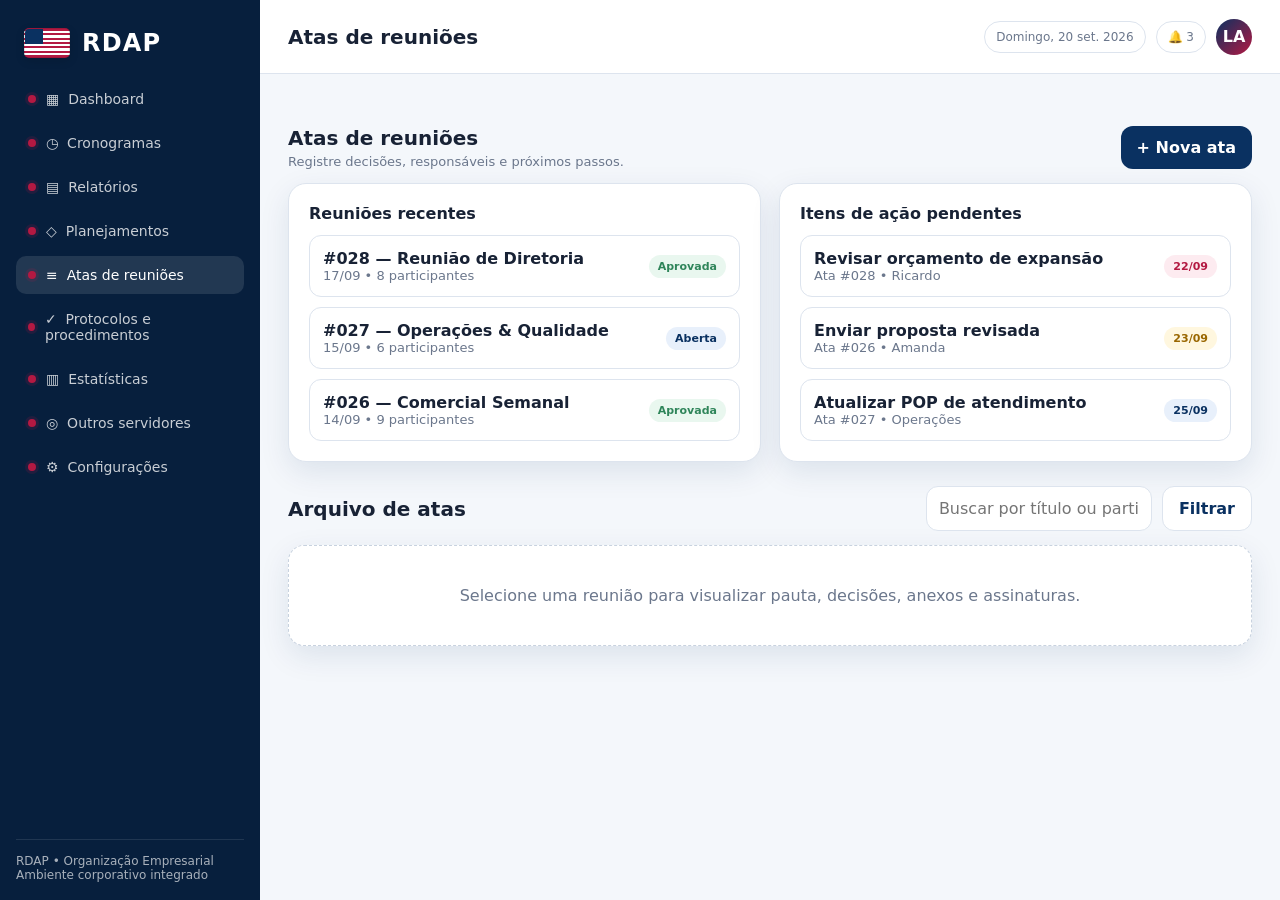
==== atas-reunioes.html @ d70208ce "Add atas-reunioes.html" ====
<!doctype html><html lang="pt-BR"><head><meta charset="utf-8"><meta name="viewport" content="width=device-width,initial-scale=1"><title>Atas de reuniões | RDAP</title><link rel="stylesheet" href="styles.css"></head><body>
<div class="app"><aside class="sidebar"><div class="brand big"><div class="flag-logo"></div><span>RDAP</span></div><nav class="nav"><a href="dashboard.html" class="" data-close-sidebar><span class="dot"></span><span>▦&nbsp; Dashboard</span></a><a href="cronogramas.html" class="" data-close-sidebar><span class="dot"></span><span>◷&nbsp; Cronogramas</span></a><a href="relatorios.html" class="" data-close-sidebar><span class="dot"></span><span>▤&nbsp; Relatórios</span></a><a href="planejamentos.html" class="" data-close-sidebar><span class="dot"></span><span>◇&nbsp; Planejamentos</span></a><a href="atas-reunioes.html" class="active" data-close-sidebar><span class="dot"></span><span>≡&nbsp; Atas de reuniões</span></a><a href="protocolos-procedimentos.html" class="" data-close-sidebar><span class="dot"></span><span>✓&nbsp; Protocolos e procedimentos</span></a><a href="estatisticas.html" class="" data-close-sidebar><span class="dot"></span><span>▥&nbsp; Estatísticas</span></a><a href="outros-servidores.html" class="" data-close-sidebar><span class="dot"></span><span>◎&nbsp; Outros servidores</span></a><a href="configuracoes.html" class="" data-close-sidebar><span class="dot"></span><span>⚙&nbsp; Configurações</span></a></nav><div class="sidebar-footer">RDAP • Organização Empresarial<br>Ambiente corporativo integrado</div></aside>
<main class="main"><header class="topbar"><div style="display:flex;align-items:center;gap:10px"><button class="btn btn-outline mobile-toggle" data-sidebar-toggle>☰</button><h1>Atas de reuniões</h1></div><div class="top-actions"><span class="pill hide-mobile">Domingo, 20 set. 2026</span><span class="pill">🔔 3</span><div class="avatar">LA</div></div></header><section class="content"><div class="section-header"><div><h2>Atas de reuniões</h2><p>Registre decisões, responsáveis e próximos passos.</p></div><button class="btn btn-primary">+ Nova ata</button></div><div class="grid grid-2"><div class="card"><h3>Reuniões recentes</h3><div class="list"><div class="list-item"><div><b>#028 — Reunião de Diretoria</b><div class="subtle">17/09 • 8 participantes</div></div><span class="badge badge-green">Aprovada</span></div><div class="list-item"><div><b>#027 — Operações & Qualidade</b><div class="subtle">15/09 • 6 participantes</div></div><span class="badge badge-blue">Aberta</span></div><div class="list-item"><div><b>#026 — Comercial Semanal</b><div class="subtle">14/09 • 9 participantes</div></div><span class="badge badge-green">Aprovada</span></div></div></div><div class="card"><h3>Itens de ação pendentes</h3><div class="list"><div class="list-item"><div><b>Revisar orçamento de expansão</b><div class="subtle">Ata #028 • Ricardo</div></div><span class="badge badge-red">22/09</span></div><div class="list-item"><div><b>Enviar proposta revisada</b><div class="subtle">Ata #026 • Amanda</div></div><span class="badge badge-yellow">23/09</span></div><div class="list-item"><div><b>Atualizar POP de atendimento</b><div class="subtle">Ata #027 • Operações</div></div><span class="badge badge-blue">25/09</span></div></div></div></div><div class="section-header"><div><h2>Arquivo de atas</h2></div><div class="toolbar"><input class="search" placeholder="Buscar por título ou participante"><button class="btn btn-outline">Filtrar</button></div></div><div class="card empty">Selecione uma reunião para visualizar pauta, decisões, anexos e assinaturas.</div></section></main></div><script src="app.js"></script></body></html>
---- styles.css ----
:root{--navy:#0A3161;--navy-2:#071f3d;--red:#B31942;--red-2:#8e1435;--white:#ffffff;--bg:#f4f7fb;--card:#ffffff;--text:#182235;--muted:#6b778c;--line:#dde4ee;--success:#2f855a;--warning:#d69e2e;--shadow:0 10px 30px rgba(10,49,97,.10);--radius:18px}*{box-sizing:border-box}html,body{margin:0;padding:0;font-family:Inter,system-ui,-apple-system,BlinkMacSystemFont,"Segoe UI",sans-serif;background:var(--bg);color:var(--text)}a{text-decoration:none;color:inherit}button,input,select,textarea{font:inherit}body{min-height:100vh}.login-body{background:linear-gradient(135deg,var(--navy-2),var(--navy) 48%,var(--red));display:grid;place-items:center;padding:24px;position:relative;overflow:hidden}.login-body:before,.login-body:after{content:"";position:absolute;border-radius:50%;background:rgba(255,255,255,.06)}.login-body:before{width:480px;height:480px;left:-180px;top:-140px}.login-body:after{width:360px;height:360px;right:-100px;bottom:-120px}.login-card{position:relative;z-index:2;width:min(980px,100%);display:grid;grid-template-columns:1.05fr .95fr;background:rgba(255,255,255,.98);border-radius:26px;overflow:hidden;box-shadow:0 30px 70px rgba(0,0,0,.25)}.login-hero{padding:52px;background:linear-gradient(155deg,var(--navy),var(--navy-2));color:#fff;display:flex;flex-direction:column;justify-content:space-between;min-height:560px}.login-form{padding:52px;display:flex;flex-direction:column;justify-content:center}.brand{display:flex;align-items:center;gap:12px;font-weight:800;letter-spacing:.05em}.flag-logo{width:46px;height:30px;border-radius:5px;overflow:hidden;border:1px solid rgba(0,0,0,.12);box-shadow:0 3px 10px rgba(0,0,0,.12);position:relative;background:repeating-linear-gradient(to bottom,#B31942 0 7.69%,#fff 7.69% 15.38%)}.flag-logo:before{content:"";position:absolute;left:0;top:0;width:42%;height:54%;background:#0A3161}.brand.big{font-size:24px}.hero-copy h1{font-size:42px;line-height:1.05;margin:0 0 18px}.hero-copy p{color:rgba(255,255,255,.78);line-height:1.7;max-width:440px}.eyebrow{font-size:12px;text-transform:uppercase;letter-spacing:.16em;font-weight:800;color:var(--red)}.login-form h2{font-size:32px;margin:8px 0}.login-form p{color:var(--muted);margin:0 0 28px}.field{display:flex;flex-direction:column;gap:8px;margin-bottom:16px}.field label{font-size:13px;font-weight:700}.field input,.field select,.field textarea{border:1px solid var(--line);border-radius:12px;padding:13px 14px;background:#fff;outline:none}.field input:focus,.field select:focus,.field textarea:focus{border-color:var(--navy);box-shadow:0 0 0 3px rgba(10,49,97,.08)}.btn{border:0;border-radius:12px;padding:12px 16px;font-weight:800;cursor:pointer;display:inline-flex;align-items:center;justify-content:center;gap:8px}.btn-primary{background:var(--navy);color:#fff}.btn-primary:hover{background:var(--navy-2)}.btn-red{background:var(--red);color:#fff}.btn-outline{background:#fff;color:var(--navy);border:1px solid var(--line)}.app{display:grid;grid-template-columns:260px 1fr;min-height:100vh}.sidebar{background:var(--navy-2);color:#fff;padding:22px 16px;position:sticky;top:0;height:100vh}.sidebar .brand{padding:6px 8px 22px}.nav{display:flex;flex-direction:column;gap:6px}.nav a{padding:11px 12px;border-radius:10px;color:rgba(255,255,255,.78);display:flex;align-items:center;gap:10px;font-size:14px}.nav a:hover,.nav a.active{background:rgba(255,255,255,.11);color:#fff}.nav .dot{width:8px;height:8px;border-radius:50%;background:var(--red);box-shadow:0 0 0 3px rgba(179,25,66,.15)}.sidebar-footer{position:absolute;left:16px;right:16px;bottom:18px;border-top:1px solid rgba(255,255,255,.1);padding-top:14px;color:rgba(255,255,255,.65);font-size:12px}.main{min-width:0}.topbar{height:74px;background:#fff;border-bottom:1px solid var(--line);display:flex;align-items:center;justify-content:space-between;padding:0 28px;position:sticky;top:0;z-index:10}.topbar h1{font-size:20px;margin:0}.top-actions{display:flex;align-items:center;gap:10px}.pill{border:1px solid var(--line);padding:8px 11px;border-radius:999px;font-size:12px;color:var(--muted);background:#fff}.avatar{width:36px;height:36px;border-radius:50%;background:linear-gradient(135deg,var(--navy),var(--red));color:white;display:grid;place-items:center;font-weight:800}.content{padding:28px}.grid{display:grid;gap:18px}.grid-4{grid-template-columns:repeat(4,1fr)}.grid-3{grid-template-columns:repeat(3,1fr)}.grid-2{grid-template-columns:repeat(2,1fr)}.card{background:var(--card);border:1px solid var(--line);border-radius:var(--radius);box-shadow:var(--shadow);padding:20px}.card h3{margin:0 0 12px;font-size:16px}.metric{font-size:30px;font-weight:800;color:var(--navy);margin:5px 0}.subtle{color:var(--muted);font-size:13px}.accent-top{border-top:4px solid var(--red)}.section-header{display:flex;justify-content:space-between;gap:12px;align-items:center;margin:24px 0 14px}.section-header h2{margin:0;font-size:20px}.section-header p{margin:4px 0 0;color:var(--muted);font-size:13px}.list{display:flex;flex-direction:column;gap:10px}.list-item{padding:13px;border:1px solid var(--line);border-radius:12px;display:flex;justify-content:space-between;gap:12px;align-items:center}.badge{font-size:11px;border-radius:999px;padding:5px 9px;font-weight:800}.badge-blue{background:#e8f0fb;color:var(--navy)}.badge-red{background:#fdebf0;color:var(--red)}.badge-green{background:#e9f7ef;color:var(--success)}.badge-yellow{background:#fff7df;color:#9a6700}.calendar{display:grid;grid-template-columns:repeat(7,1fr);gap:8px}.calendar .dayname{font-size:11px;font-weight:800;color:var(--muted);padding:6px}.calendar .day{min-height:96px;background:#fff;border:1px solid var(--line);border-radius:12px;padding:8px;font-size:12px}.calendar .day strong{display:block;margin-bottom:7px}.event{background:#edf3fb;color:var(--navy);border-left:3px solid var(--navy);padding:5px 7px;border-radius:6px;margin-top:5px;font-size:10px}.event.red{background:#fff0f3;color:var(--red);border-color:var(--red)}.table-wrap{overflow:auto}.table{width:100%;border-collapse:collapse;font-size:13px}.table th,.table td{text-align:left;padding:12px;border-bottom:1px solid var(--line)}.table th{color:var(--muted);font-size:11px;text-transform:uppercase;letter-spacing:.06em;background:#fafbfd}.progress{height:9px;background:#e9edf4;border-radius:99px;overflow:hidden}.progress span{display:block;height:100%;background:linear-gradient(90deg,var(--navy),var(--red));border-radius:99px}.toolbar{display:flex;gap:10px;flex-wrap:wrap}.search{border:1px solid var(--line);border-radius:12px;padding:10px 12px;background:#fff;min-width:220px}.empty{padding:40px;text-align:center;border:1px dashed #c8d2df;border-radius:16px;color:var(--muted)}.chart{height:220px;display:flex;align-items:flex-end;gap:12px;padding:12px 4px 0}.bar{flex:1;background:linear-gradient(180deg,var(--red),var(--navy));border-radius:8px 8px 2px 2px;min-width:24px;position:relative}.bar span{position:absolute;bottom:-22px;left:50%;transform:translateX(-50%);font-size:10px;color:var(--muted)}.settings-grid{display:grid;grid-template-columns:220px 1fr;gap:18px}.settings-menu{display:flex;flex-direction:column;gap:6px}.settings-menu a{padding:10px 12px;border-radius:10px;color:var(--muted)}.settings-menu a.active{background:#edf3fb;color:var(--navy);font-weight:800}.mobile-toggle{display:none}@media(max-width:1050px){.grid-4{grid-template-columns:repeat(2,1fr)}.grid-3{grid-template-columns:repeat(2,1fr)}.app{grid-template-columns:220px 1fr}.sidebar{padding-left:12px;padding-right:12px}}@media(max-width:760px){.login-card{grid-template-columns:1fr}.login-hero{display:none}.login-form{padding:32px}.app{display:block}.sidebar{position:fixed;left:-280px;top:0;width:260px;z-index:40;transition:.25s}.sidebar.open{left:0}.main{width:100%}.mobile-toggle{display:inline-flex}.topbar{padding:0 16px}.content{padding:18px}.grid-4,.grid-3,.grid-2,.settings-grid{grid-template-columns:1fr}.calendar{grid-template-columns:repeat(2,1fr)}.calendar .dayname{display:none}.topbar h1{font-size:17px}.pill.hide-mobile{display:none}}
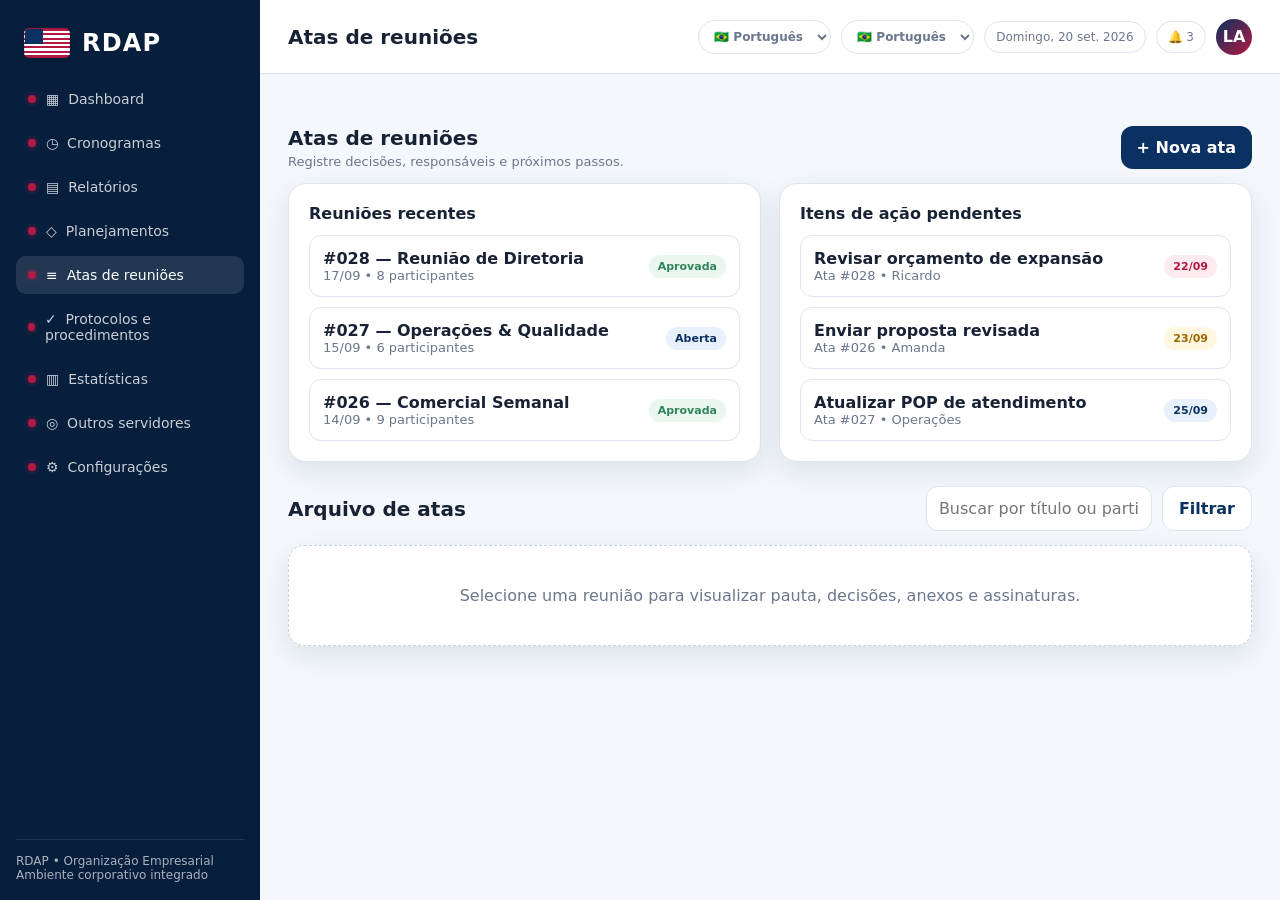
==== commit f03933ef: "Make language selector visible on atas-reunioes.html" ====
--- a/atas-reunioes.html
+++ b/atas-reunioes.html
@@ -1,3 +1,3 @@
 <!doctype html><html lang="pt-BR"><head><meta charset="utf-8"><meta name="viewport" content="width=device-width,initial-scale=1"><title>Atas de reuniões | RDAP</title><link rel="stylesheet" href="styles.css"></head><body>
 <div class="app"><aside class="sidebar"><div class="brand big"><div class="flag-logo"></div><span>RDAP</span></div><nav class="nav"><a href="dashboard.html" class="" data-close-sidebar><span class="dot"></span><span>▦&nbsp; Dashboard</span></a><a href="cronogramas.html" class="" data-close-sidebar><span class="dot"></span><span>◷&nbsp; Cronogramas</span></a><a href="relatorios.html" class="" data-close-sidebar><span class="dot"></span><span>▤&nbsp; Relatórios</span></a><a href="planejamentos.html" class="" data-close-sidebar><span class="dot"></span><span>◇&nbsp; Planejamentos</span></a><a href="atas-reunioes.html" class="active" data-close-sidebar><span class="dot"></span><span>≡&nbsp; Atas de reuniões</span></a><a href="protocolos-procedimentos.html" class="" data-close-sidebar><span class="dot"></span><span>✓&nbsp; Protocolos e procedimentos</span></a><a href="estatisticas.html" class="" data-close-sidebar><span class="dot"></span><span>▥&nbsp; Estatísticas</span></a><a href="outros-servidores.html" class="" data-close-sidebar><span class="dot"></span><span>◎&nbsp; Outros servidores</span></a><a href="configuracoes.html" class="" data-close-sidebar><span class="dot"></span><span>⚙&nbsp; Configurações</span></a></nav><div class="sidebar-footer">RDAP • Organização Empresarial<br>Ambiente corporativo integrado</div></aside>
-<main class="main"><header class="topbar"><div style="display:flex;align-items:center;gap:10px"><button class="btn btn-outline mobile-toggle" data-sidebar-toggle>☰</button><h1>Atas de reuniões</h1></div><div class="top-actions"><span class="pill hide-mobile">Domingo, 20 set. 2026</span><span class="pill">🔔 3</span><div class="avatar">LA</div></div></header><section class="content"><div class="section-header"><div><h2>Atas de reuniões</h2><p>Registre decisões, responsáveis e próximos passos.</p></div><button class="btn btn-primary">+ Nova ata</button></div><div class="grid grid-2"><div class="card"><h3>Reuniões recentes</h3><div class="list"><div class="list-item"><div><b>#028 — Reunião de Diretoria</b><div class="subtle">17/09 • 8 participantes</div></div><span class="badge badge-green">Aprovada</span></div><div class="list-item"><div><b>#027 — Operações & Qualidade</b><div class="subtle">15/09 • 6 participantes</div></div><span class="badge badge-blue">Aberta</span></div><div class="list-item"><div><b>#026 — Comercial Semanal</b><div class="subtle">14/09 • 9 participantes</div></div><span class="badge badge-green">Aprovada</span></div></div></div><div class="card"><h3>Itens de ação pendentes</h3><div class="list"><div class="list-item"><div><b>Revisar orçamento de expansão</b><div class="subtle">Ata #028 • Ricardo</div></div><span class="badge badge-red">22/09</span></div><div class="list-item"><div><b>Enviar proposta revisada</b><div class="subtle">Ata #026 • Amanda</div></div><span class="badge badge-yellow">23/09</span></div><div class="list-item"><div><b>Atualizar POP de atendimento</b><div class="subtle">Ata #027 • Operações</div></div><span class="badge badge-blue">25/09</span></div></div></div></div><div class="section-header"><div><h2>Arquivo de atas</h2></div><div class="toolbar"><input class="search" placeholder="Buscar por título ou participante"><button class="btn btn-outline">Filtrar</button></div></div><div class="card empty">Selecione uma reunião para visualizar pauta, decisões, anexos e assinaturas.</div></section></main></div><script src="app.js"></script></body></html>+<main class="main"><header class="topbar"><div style="display:flex;align-items:center;gap:10px"><button class="btn btn-outline mobile-toggle" data-sidebar-toggle>☰</button><h1>Atas de reuniões</h1></div><div class="top-actions"><select data-rdap-lang class="pill" style="cursor:pointer;font-weight:700"><option value="pt">🇧🇷 Português</option><option value="es">🇪🇸 Español</option><option value="en">🇺🇸 English</option></select><span class="pill hide-mobile">Domingo, 20 set. 2026</span><span class="pill">🔔 3</span><div class="avatar">LA</div></div></header><section class="content"><div class="section-header"><div><h2>Atas de reuniões</h2><p>Registre decisões, responsáveis e próximos passos.</p></div><button class="btn btn-primary">+ Nova ata</button></div><div class="grid grid-2"><div class="card"><h3>Reuniões recentes</h3><div class="list"><div class="list-item"><div><b>#028 — Reunião de Diretoria</b><div class="subtle">17/09 • 8 participantes</div></div><span class="badge badge-green">Aprovada</span></div><div class="list-item"><div><b>#027 — Operações & Qualidade</b><div class="subtle">15/09 • 6 participantes</div></div><span class="badge badge-blue">Aberta</span></div><div class="list-item"><div><b>#026 — Comercial Semanal</b><div class="subtle">14/09 • 9 participantes</div></div><span class="badge badge-green">Aprovada</span></div></div></div><div class="card"><h3>Itens de ação pendentes</h3><div class="list"><div class="list-item"><div><b>Revisar orçamento de expansão</b><div class="subtle">Ata #028 • Ricardo</div></div><span class="badge badge-red">22/09</span></div><div class="list-item"><div><b>Enviar proposta revisada</b><div class="subtle">Ata #026 • Amanda</div></div><span class="badge badge-yellow">23/09</span></div><div class="list-item"><div><b>Atualizar POP de atendimento</b><div class="subtle">Ata #027 • Operações</div></div><span class="badge badge-blue">25/09</span></div></div></div></div><div class="section-header"><div><h2>Arquivo de atas</h2></div><div class="toolbar"><input class="search" placeholder="Buscar por título ou participante"><button class="btn btn-outline">Filtrar</button></div></div><div class="card empty">Selecione uma reunião para visualizar pauta, decisões, anexos e assinaturas.</div></section></main></div><script src="app.js?v=20260920-2"></script></body></html>
